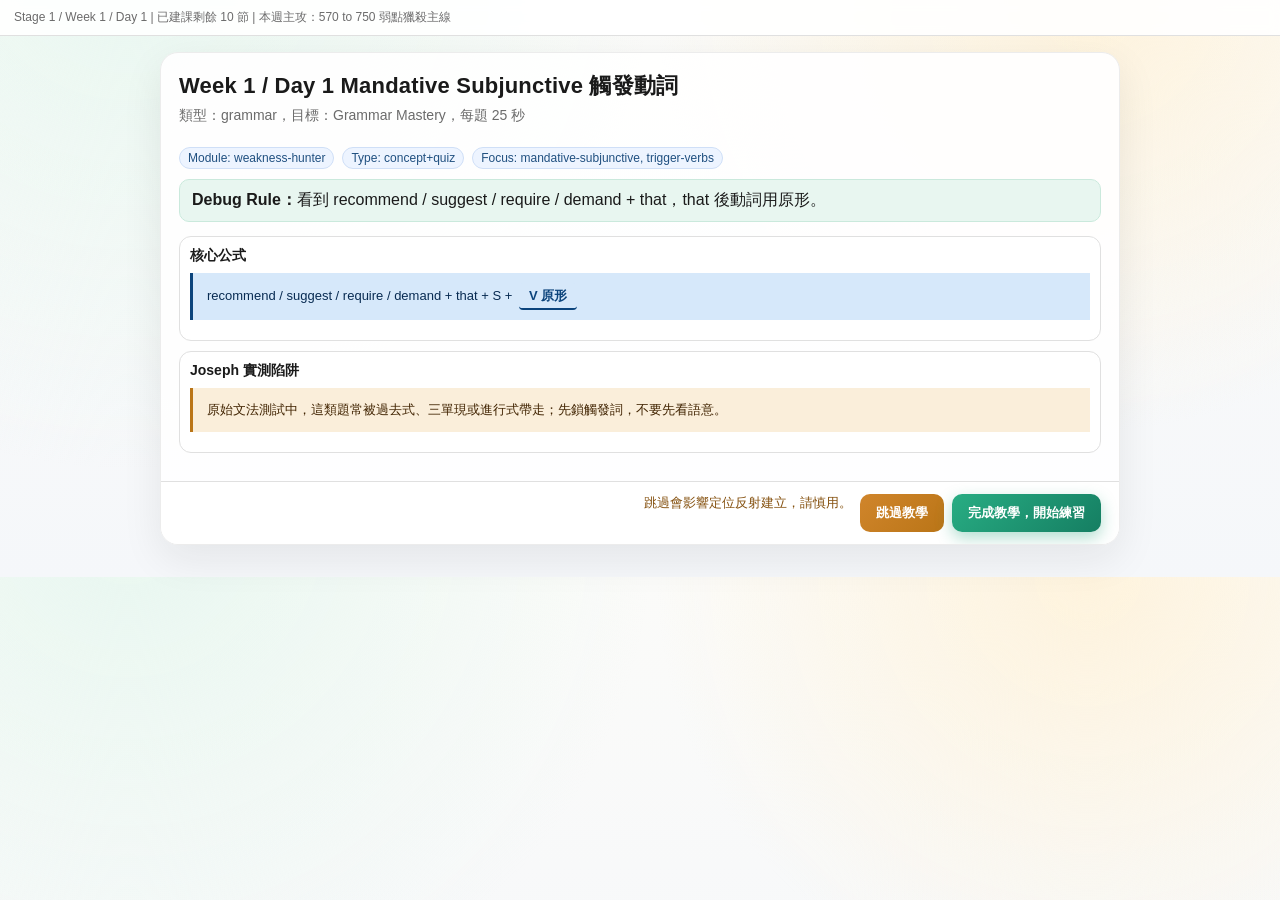
==== lesson.html @ a5309c81 "Implement TOEIC learning app recalibration" ====
<!doctype html>
<html lang="zh-Hant">
<head>
  <meta charset="utf-8">
  <meta name="viewport" content="width=device-width, initial-scale=1">
  <title>Lesson</title>
  <link rel="stylesheet" href="./css/base.css">
  <link rel="stylesheet" href="./css/lesson.css">
</head>
<body>
  <div id="top-strip" class="top-strip">載入中...</div>
  <main class="app-shell">
    <header class="page-head">
      <h1 id="lesson-title" class="page-title">教學節次</h1>
      <p id="lesson-sub" class="page-subtitle"></p>
    </header>

    <section class="section">
      <div id="lesson-meta" class="lesson-meta"></div>
      <div id="debug-rule" class="debug-rule"></div>
      <div id="concept-list"></div>
    </section>

    <div class="lesson-actions">
      <p class="skip-warning">跳過會影響定位反射建立，請慎用。</p>
      <button id="skip-btn" class="button warning">跳過教學</button>
      <button id="start-btn" class="button primary">完成教學，開始練習</button>
    </div>
  </main>

  <script src="./js/storage.js"></script>
  <script src="./js/app.js"></script>
  <script>
    function toneClass(card) {
      if (card.tone === 'warn') return 'warn';
      if (card.tone === 'error') return 'error';
      if (card.tone === 'neutral') return 'neutral';
      if (['noun','verb','adj','adv'].includes(card.tone)) return card.tone;
      return 'noun';
    }

    async function init() {
      window.AppCore.registerSW();
      const lessonId = window.AppCore.query('lesson') || 'wh-w1-d1';
      const { index, lesson } = await window.AppCore.loadLessonById(lessonId);
      const progress = window.StorageAPI.loadProgress();
      window.AppCore.renderTopStrip(progress, index, lesson);

      document.getElementById('lesson-title').textContent = `Week ${lesson.week || 1} / Day ${lesson.day} ${lesson.title}`;
      document.getElementById('lesson-sub').textContent = `類型：${lesson.lesson_type}，目標：${window.AppCore.COMPONENT_LABELS[lesson.target_component] || lesson.target_component}，每題 ${lesson.time_limit_seconds} 秒`;
      document.getElementById('lesson-meta').innerHTML = `
        <span class="badge">Module: ${lesson.module_id}</span>
        <span class="badge">Type: ${lesson.type || 'concept+quiz'}</span>
        <span class="badge">Focus: ${(lesson.focus_tags || []).join(', ')}</span>
      `;
      document.getElementById('debug-rule').innerHTML = `<strong>Debug Rule：</strong>${lesson.concept.debug_rule}`;

      document.getElementById('concept-list').innerHTML = lesson.concept.cards.map((card) => `
        <article class="concept-card">
          <h4>${card.title}</h4>
          <div class="formula-box ${toneClass(card)}">${card.html}</div>
        </article>
      `).join('');

      document.getElementById('start-btn').addEventListener('click', () => {
        location.href = `./quiz.html?lesson=${lesson.lesson_id}`;
      });

      document.getElementById('skip-btn').addEventListener('click', () => {
        const ok = confirm('確定跳過教學嗎？你可能在測驗中失去定位速度。');
        if (!ok) return;
        const sure = confirm('再次確認：仍要直接開始作答？');
        if (!sure) return;
        location.href = `./quiz.html?lesson=${lesson.lesson_id}`;
      });
    }

    init();
  </script>
</body>
</html>
---- css/base.css ----
:root {
  --pos-noun-bg: #D6F0E0;
  --pos-noun-text: #0A6640;
  --pos-noun-border: #0A6640;

  --pos-verb-bg: #D6E8FA;
  --pos-verb-text: #0C447C;
  --pos-verb-border: #0C447C;

  --pos-adj-bg: #EDE0F7;
  --pos-adj-text: #6B2D8B;
  --pos-adj-border: #6B2D8B;

  --pos-adv-bg: #F5E6D0;
  --pos-adv-text: #8B4000;
  --pos-adv-border: #8B4000;

  --pos-error-bg: #FCEBEB;
  --pos-error-text: #A32D2D;
  --pos-error-border: #A32D2D;

  --signal-noun: var(--pos-noun-bg);
  --signal-verb: var(--pos-verb-bg);
  --signal-adj: var(--pos-adj-bg);
  --signal-adv: var(--pos-adv-bg);

  --result-correct-bg: #D6F0E0;
  --result-correct: #0A6640;
  --result-wrong-bg: #FCEBEB;
  --result-wrong: #A32D2D;
  --result-timeout-bg: #FAEEDA;
  --result-timeout: #633806;

  --bg-primary: #FFFFFF;
  --bg-secondary: #F5F5F5;
  --bg-surface: #FDFCF8;
  --text-primary: #1A1A1A;
  --text-secondary: #6B6B6B;
  --text-tertiary: #9B9B9B;
  --border: #E0E0E0;
  --border-light: #F0F0F0;
  --accent: #1D9E75;
  --accent-light: #E1F5EE;
  --danger: #C73636;
  --warn: #BA7517;
}

* {
  box-sizing: border-box;
}

body {
  margin: 0;
  color: var(--text-primary);
  background:
    radial-gradient(circle at 10% -10%, #e8f7f0 0%, transparent 40%),
    radial-gradient(circle at 85% 0%, #fef3dd 0%, transparent 35%),
    linear-gradient(180deg, #fbfbf9 0%, #f5f7fa 100%);
  font-family: "Noto Sans TC", "PingFang TC", "Microsoft JhengHei", sans-serif;
}

.top-strip {
  font-size: 12px;
  color: var(--text-secondary);
  border-bottom: 1px solid var(--border);
  padding: 9px 14px;
  background: rgba(255, 255, 255, 0.9);
  backdrop-filter: blur(6px);
}

.app-shell {
  width: min(960px, calc(100% - 24px));
  margin: 16px auto 32px;
  background: rgba(255, 255, 255, 0.92);
  border: 1px solid #ececec;
  border-radius: 18px;
  box-shadow: 0 14px 40px rgba(26, 26, 26, 0.08);
  overflow: hidden;
}

.page-head {
  padding: 18px 18px 8px;
}

.page-title {
  margin: 0;
  font-size: 22px;
  letter-spacing: 0.2px;
}

.page-subtitle {
  margin: 6px 0 0;
  color: var(--text-secondary);
  font-size: 14px;
}

.section {
  padding: 14px 18px 18px;
}

.button {
  border: none;
  border-radius: 10px;
  padding: 10px 16px;
  font-weight: 700;
  cursor: pointer;
  transition: transform 0.12s ease, opacity 0.12s ease, box-shadow 0.12s ease;
}

.button:disabled {
  opacity: 0.45;
  cursor: not-allowed;
}

.button:hover:not(:disabled) {
  transform: translateY(-1px);
}

.button.primary {
  color: #fff;
  background: linear-gradient(135deg, #28ad83 0%, #157e62 100%);
  box-shadow: 0 6px 16px rgba(29, 158, 117, 0.34);
}

.button.secondary {
  color: var(--text-primary);
  background: #f3f5f7;
  border: 1px solid var(--border);
}

.button.warning {
  color: #fff;
  background: linear-gradient(135deg, #d0852b 0%, #ba7517 100%);
}

.grid-2 {
  display: grid;
  grid-template-columns: repeat(2, minmax(0, 1fr));
  gap: 12px;
}

.card {
  border: 1px solid var(--border);
  border-radius: 14px;
  padding: 12px;
  background: #fff;
}

.score-hero {
  display: grid;
  grid-template-columns: minmax(180px, 1fr) 2fr;
  gap: 14px;
  align-items: stretch;
}

.score-hero p {
  margin: 6px 0 0;
  color: var(--text-secondary);
  font-size: 13px;
}

.score-grid {
  display: grid;
  grid-template-columns: repeat(4, minmax(0, 1fr));
  gap: 8px;
}

.score-grid div {
  border: 1px solid var(--border-light);
  border-radius: 10px;
  padding: 10px;
  background: #f8faf9;
}

.score-grid span,
.score-grid small {
  display: block;
  color: var(--text-secondary);
  font-size: 11px;
}

.score-grid strong {
  display: block;
  margin: 4px 0;
  font-size: 22px;
}

.weekly-plan {
  display: grid;
  grid-template-columns: repeat(3, minmax(0, 1fr));
  gap: 10px;
}

.plan-card,
.lesson-card {
  border: 1px solid var(--border);
  border-radius: 12px;
  padding: 12px;
  background: #fff;
}

.plan-card h3,
.lesson-card h3 {
  margin: 5px 0 6px;
  font-size: 15px;
}

.plan-card p,
.lesson-card p {
  margin: 0 0 8px;
  color: var(--text-secondary);
  font-size: 13px;
  line-height: 1.5;
}

.plan-kicker {
  color: #1b755d;
  font-size: 11px;
  font-weight: 800;
  text-transform: uppercase;
}

.tag-row {
  display: flex;
  flex-wrap: wrap;
  gap: 5px;
}

.tag-row span {
  border: 1px solid #d7e7df;
  border-radius: 999px;
  padding: 2px 7px;
  color: #285e4f;
  background: #f2faf6;
  font-size: 11px;
}

.compact-list {
  margin: 0;
  padding-left: 18px;
  line-height: 1.7;
}

.module-row {
  border-bottom: 1px solid var(--border-light);
  padding: 10px 0;
}

.module-row:first-child {
  padding-top: 0;
}

.module-row:last-child {
  border-bottom: none;
  padding-bottom: 0;
}

.module-row p {
  margin: 5px 0;
  color: var(--text-secondary);
  font-size: 13px;
}

.pos-pill {
  display: inline-block;
  font-size: 11px;
  padding: 2px 9px;
  border-radius: 20px;
  font-weight: 600;
  border: 0.5px solid;
}

.pos-pill.noun { background: var(--pos-noun-bg); color: var(--pos-noun-text); border-color: var(--pos-noun-border); }
.pos-pill.verb { background: var(--pos-verb-bg); color: var(--pos-verb-text); border-color: var(--pos-verb-border); }
.pos-pill.adj  { background: var(--pos-adj-bg);  color: var(--pos-adj-text);  border-color: var(--pos-adj-border); }
.pos-pill.adv  { background: var(--pos-adv-bg);  color: var(--pos-adv-text);  border-color: var(--pos-adv-border); }
.pos-pill.error{ background: var(--pos-error-bg); color: var(--pos-error-text); border-color: var(--pos-error-border); }

.blank-word {
  display: inline-block;
  padding: 1px 10px;
  border-radius: 4px;
  margin: 0 3px;
  font-weight: 700;
  border-bottom-width: 2px;
  border-bottom-style: solid;
}

.blank-word.noun { background: var(--pos-noun-bg); color: var(--pos-noun-text); border-bottom-color: var(--pos-noun-border); }
.blank-word.verb { background: var(--pos-verb-bg); color: var(--pos-verb-text); border-bottom-color: var(--pos-verb-border); }
.blank-word.adj  { background: var(--pos-adj-bg); color: var(--pos-adj-text); border-bottom-color: var(--pos-adj-border); }
.blank-word.adv  { background: var(--pos-adv-bg); color: var(--pos-adv-text); border-bottom-color: var(--pos-adv-border); }
.blank-word.error { background: var(--pos-error-bg); color: var(--pos-error-text); border-bottom-color: var(--pos-error-border); text-decoration: line-through; }

.signal-tag {
  display: inline-block;
  font-size: 11px;
  padding: 1px 7px;
  border-radius: 20px;
  font-weight: 700;
  border-width: 1.5px;
  border-style: solid;
  margin: 0 2px;
  vertical-align: middle;
}

.signal-tag.noun { background: var(--signal-noun); border-color: var(--pos-noun-border); color: var(--pos-noun-text); }
.signal-tag.verb { background: var(--signal-verb); border-color: var(--pos-verb-border); color: var(--pos-verb-text); }
.signal-tag.adj { background: var(--signal-adj); border-color: var(--pos-adj-border); color: var(--pos-adj-text); }
.signal-tag.adv { background: var(--signal-adv); border-color: var(--pos-adv-border); color: var(--pos-adv-text); }

.formula-box {
  padding: 10px 14px;
  font-size: 13px;
  line-height: 1.8;
  border-left: 3px solid;
  margin-bottom: 10px;
}

.formula-box.noun { background: var(--pos-noun-bg); border-color: var(--pos-noun-border); color: #0A3320; }
.formula-box.verb { background: var(--pos-verb-bg); border-color: var(--pos-verb-border); color: #082B52; }
.formula-box.adj { background: var(--pos-adj-bg); border-color: var(--pos-adj-border); color: #3B0F5B; }
.formula-box.adv { background: var(--pos-adv-bg); border-color: var(--pos-adv-border); color: #3D1A00; }
.formula-box.warn { background: #FAEEDA; border-color: #BA7517; color: #412402; }
.formula-box.error { background: var(--pos-error-bg); border-color: var(--pos-error-border); color: #791F1F; }
.formula-box.neutral { background: #f2f5f7; border-color: #64748b; color: #263241; }

@media (max-width: 720px) {
  .grid-2 {
    grid-template-columns: 1fr;
  }

  .score-hero,
  .weekly-plan {
    grid-template-columns: 1fr;
  }

  .score-grid {
    grid-template-columns: 1fr 1fr;
  }

  .app-shell {
    width: calc(100% - 10px);
    margin: 8px auto 14px;
    border-radius: 12px;
  }
}
---- css/lesson.css ----
.lesson-meta {
  display: flex;
  gap: 8px;
  align-items: center;
  flex-wrap: wrap;
  margin-bottom: 10px;
}

.lesson-meta .badge {
  font-size: 12px;
  background: #edf4ff;
  border: 1px solid #cfdff7;
  color: #205080;
  border-radius: 999px;
  padding: 3px 8px;
}

.debug-rule {
  background: #e8f6f0;
  border: 1px solid #cae9dc;
  border-radius: 10px;
  padding: 10px 12px;
  margin-bottom: 14px;
}

.concept-card {
  border: 1px solid var(--border);
  border-radius: 12px;
  padding: 10px;
  background: #fff;
  margin-bottom: 10px;
}

.concept-card h4 {
  margin: 0 0 8px;
  font-size: 14px;
}

.lesson-actions {
  position: sticky;
  bottom: 0;
  background: rgba(255, 255, 255, 0.95);
  padding: 12px 18px;
  border-top: 1px solid var(--border);
  display: flex;
  justify-content: flex-end;
  gap: 8px;
}

.skip-warning {
  margin: 0;
  font-size: 13px;
  color: #85510f;
}
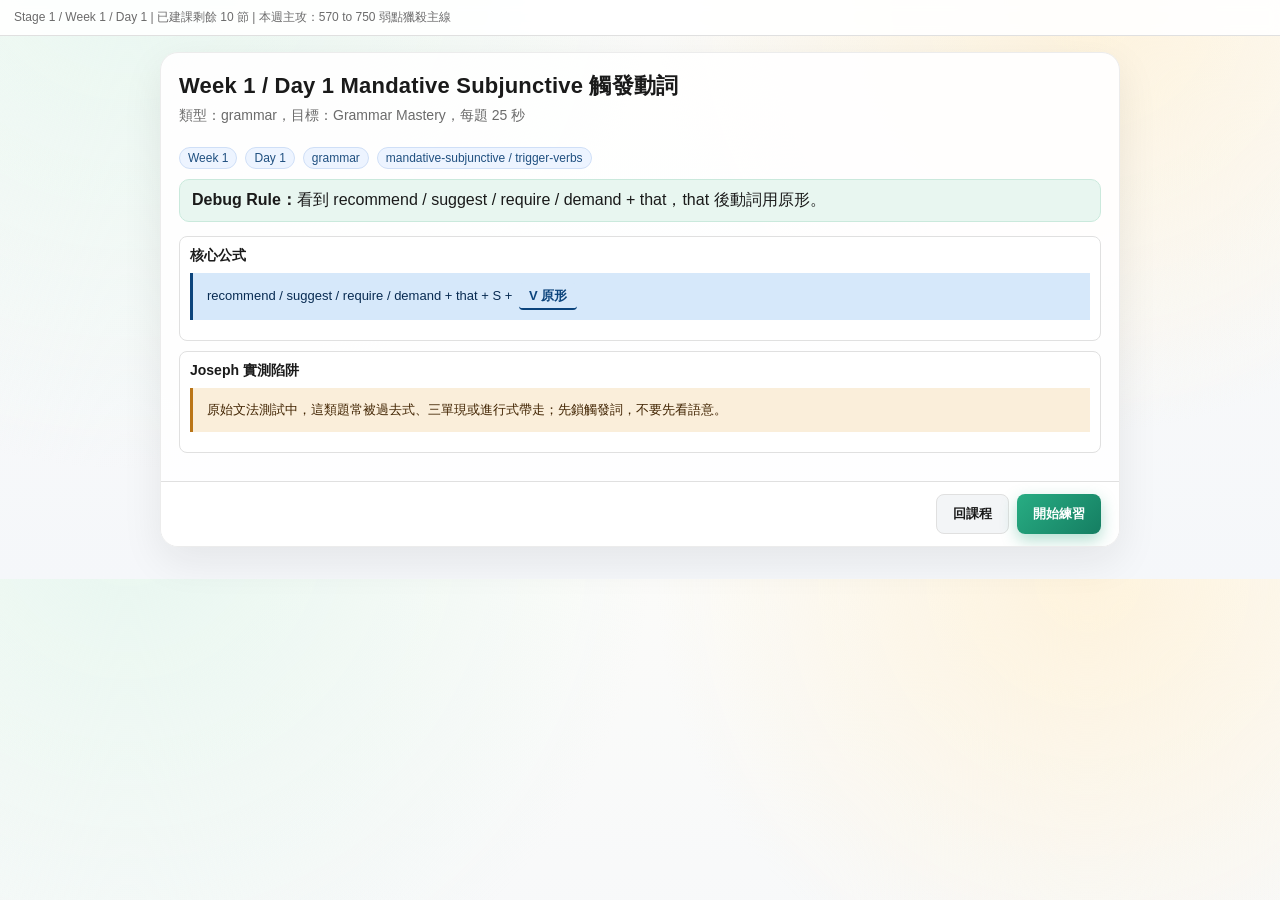
==== commit fbd92362: "Improve learning app UX flow" ====
--- a/lesson.html
+++ b/lesson.html
@@ -22,9 +22,8 @@
     </section>
 
     <div class="lesson-actions">
-      <p class="skip-warning">跳過會影響定位反射建立，請慎用。</p>
-      <button id="skip-btn" class="button warning">跳過教學</button>
-      <button id="start-btn" class="button primary">完成教學，開始練習</button>
+      <button id="back-btn" class="button secondary">回課程</button>
+      <button id="start-btn" class="button primary">開始練習</button>
     </div>
   </main>
 
@@ -49,9 +48,10 @@
       document.getElementById('lesson-title').textContent = `Week ${lesson.week || 1} / Day ${lesson.day} ${lesson.title}`;
       document.getElementById('lesson-sub').textContent = `類型：${lesson.lesson_type}，目標：${window.AppCore.COMPONENT_LABELS[lesson.target_component] || lesson.target_component}，每題 ${lesson.time_limit_seconds} 秒`;
       document.getElementById('lesson-meta').innerHTML = `
-        <span class="badge">Module: ${lesson.module_id}</span>
-        <span class="badge">Type: ${lesson.type || 'concept+quiz'}</span>
-        <span class="badge">Focus: ${(lesson.focus_tags || []).join(', ')}</span>
+        <span class="badge">Week ${lesson.week || 1}</span>
+        <span class="badge">Day ${lesson.day}</span>
+        <span class="badge">${lesson.lesson_type}</span>
+        <span class="badge">${(lesson.focus_tags || []).slice(0, 2).join(' / ')}</span>
       `;
       document.getElementById('debug-rule').innerHTML = `<strong>Debug Rule：</strong>${lesson.concept.debug_rule}`;
 
@@ -66,12 +66,8 @@
         location.href = `./quiz.html?lesson=${lesson.lesson_id}`;
       });
 
-      document.getElementById('skip-btn').addEventListener('click', () => {
-        const ok = confirm('確定跳過教學嗎？你可能在測驗中失去定位速度。');
-        if (!ok) return;
-        const sure = confirm('再次確認：仍要直接開始作答？');
-        if (!sure) return;
-        location.href = `./quiz.html?lesson=${lesson.lesson_id}`;
+      document.getElementById('back-btn').addEventListener('click', () => {
+        location.href = './index.html';
       });
     }
 
--- a/css/base.css
+++ b/css/base.css
@@ -100,10 +100,11 @@
 
 .button {
   border: none;
-  border-radius: 10px;
+  border-radius: 8px;
   padding: 10px 16px;
   font-weight: 700;
   cursor: pointer;
+  min-height: 40px;
   transition: transform 0.12s ease, opacity 0.12s ease, box-shadow 0.12s ease;
 }
 
@@ -133,6 +134,12 @@
   background: linear-gradient(135deg, #d0852b 0%, #ba7517 100%);
 }
 
+.page-actions {
+  display: flex;
+  justify-content: flex-end;
+  gap: 8px;
+}
+
 .grid-2 {
   display: grid;
   grid-template-columns: repeat(2, minmax(0, 1fr));
@@ -141,9 +148,31 @@
 
 .card {
   border: 1px solid var(--border);
-  border-radius: 14px;
+  border-radius: 8px;
   padding: 12px;
   background: #fff;
+}
+
+.focus-card {
+  display: flex;
+  align-items: center;
+  justify-content: space-between;
+  gap: 12px;
+  border: 1px solid #b8ded0;
+  border-radius: 8px;
+  padding: 14px;
+  background: #f1fbf6;
+}
+
+.focus-card h2 {
+  margin: 4px 0 6px;
+  font-size: 18px;
+}
+
+.focus-card p {
+  margin: 0;
+  color: var(--text-secondary);
+  font-size: 13px;
 }
 
 .score-hero {
@@ -194,9 +223,27 @@
 .plan-card,
 .lesson-card {
   border: 1px solid var(--border);
-  border-radius: 12px;
+  border-radius: 8px;
   padding: 12px;
   background: #fff;
+}
+
+.lesson-card {
+  display: flex;
+  min-height: 178px;
+  flex-direction: column;
+}
+
+.lesson-card .button {
+  margin-top: auto;
+  width: 100%;
+}
+
+.lesson-topline {
+  display: flex;
+  align-items: center;
+  justify-content: space-between;
+  gap: 8px;
 }
 
 .plan-card h3,
@@ -233,6 +280,26 @@
   color: #285e4f;
   background: #f2faf6;
   font-size: 11px;
+}
+
+.status-pill {
+  border-radius: 999px;
+  padding: 2px 8px;
+  font-size: 11px;
+  font-weight: 800;
+  white-space: nowrap;
+}
+
+.status-pill.todo {
+  color: #7a4a07;
+  background: #fff3d8;
+  border: 1px solid #f0d18a;
+}
+
+.status-pill.done {
+  color: #14664d;
+  background: #e5f7ef;
+  border: 1px solid #b9e4d2;
 }
 
 .compact-list {
@@ -331,8 +398,18 @@
   }
 
   .score-hero,
-  .weekly-plan {
+  .weekly-plan,
+  .focus-card {
     grid-template-columns: 1fr;
+  }
+
+  .focus-card {
+    align-items: stretch;
+    flex-direction: column;
+  }
+
+  .focus-card .button {
+    width: 100%;
   }
 
   .score-grid {
--- a/css/lesson.css
+++ b/css/lesson.css
@@ -25,7 +25,7 @@
 
 .concept-card {
   border: 1px solid var(--border);
-  border-radius: 12px;
+  border-radius: 8px;
   padding: 10px;
   background: #fff;
   margin-bottom: 10px;
@@ -47,8 +47,12 @@
   gap: 8px;
 }
 
-.skip-warning {
-  margin: 0;
-  font-size: 13px;
-  color: #85510f;
+@media (max-width: 720px) {
+  .lesson-actions {
+    flex-direction: column-reverse;
+  }
+
+  .lesson-actions .button {
+    width: 100%;
+  }
 }
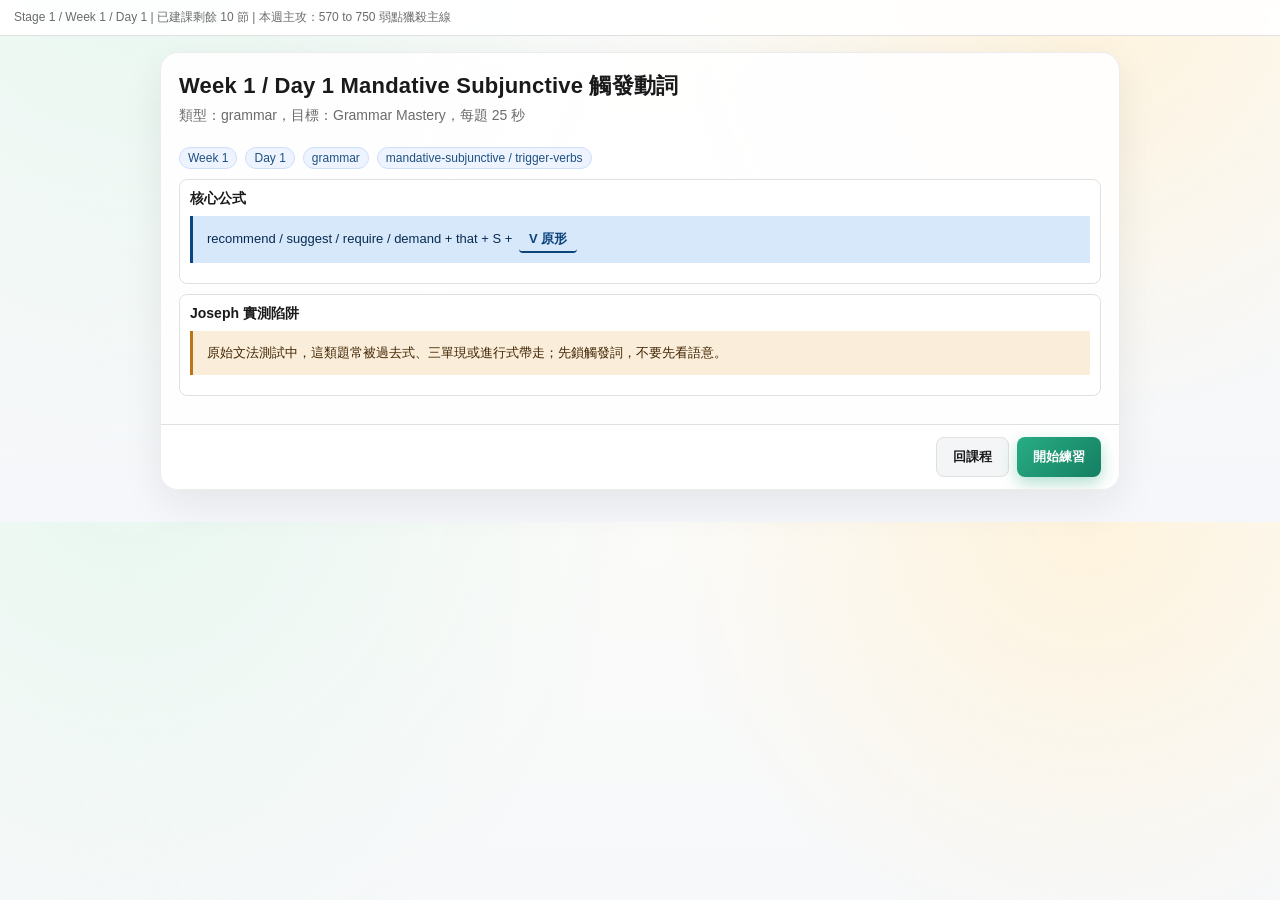
==== commit 1c127e5d: "Simplify UI, add progress tracking, and seed current learning state - Rebuild index.html: 10 section" ====
--- a/lesson.html
+++ b/lesson.html
@@ -17,17 +17,17 @@
 
     <section class="section">
       <div id="lesson-meta" class="lesson-meta"></div>
-      <div id="debug-rule" class="debug-rule"></div>
       <div id="concept-list"></div>
     </section>
 
     <div class="lesson-actions">
-      <button id="back-btn" class="button secondary">回課程</button>
-      <button id="start-btn" class="button primary">開始練習</button>
+      <button id="back-btn" class="button secondary" type="button">回課程</button>
+      <button id="start-btn" class="button primary" type="button">開始練習</button>
     </div>
   </main>
 
   <script src="./js/storage.js"></script>
+  <script src="./js/learning-log.js"></script>
   <script src="./js/app.js"></script>
   <script>
     function toneClass(card) {
@@ -42,8 +42,21 @@
       window.AppCore.registerSW();
       const lessonId = window.AppCore.query('lesson') || 'wh-w1-d1';
       const { index, lesson } = await window.AppCore.loadLessonById(lessonId);
+      const lessonSessionId = window.LearningLog?.createId ? window.LearningLog.createId('ses') : `ses_${Date.now()}`;
       const progress = window.StorageAPI.loadProgress();
       window.AppCore.renderTopStrip(progress, index, lesson);
+
+      function writeLessonEvent(event) {
+        if (!window.LearningLog?.writeEvent) return Promise.resolve();
+        return window.LearningLog.writeEvent({
+          session_id: lessonSessionId,
+          lesson_id: lesson.lesson_id,
+          target_component: lesson.target_component,
+          ...event
+        }).catch((err) => {
+          console.warn('課程學習事件寫入失敗，流程會繼續。', err);
+        });
+      }
 
       document.getElementById('lesson-title').textContent = `Week ${lesson.week || 1} / Day ${lesson.day} ${lesson.title}`;
       document.getElementById('lesson-sub').textContent = `類型：${lesson.lesson_type}，目標：${window.AppCore.COMPONENT_LABELS[lesson.target_component] || lesson.target_component}，每題 ${lesson.time_limit_seconds} 秒`;
@@ -53,8 +66,6 @@
         <span class="badge">${lesson.lesson_type}</span>
         <span class="badge">${(lesson.focus_tags || []).slice(0, 2).join(' / ')}</span>
       `;
-      document.getElementById('debug-rule').innerHTML = `<strong>Debug Rule：</strong>${lesson.concept.debug_rule}`;
-
       document.getElementById('concept-list').innerHTML = lesson.concept.cards.map((card) => `
         <article class="concept-card">
           <h4>${card.title}</h4>
@@ -62,7 +73,23 @@
         </article>
       `).join('');
 
-      document.getElementById('start-btn').addEventListener('click', () => {
+      writeLessonEvent({
+        event_type: 'lesson_enter',
+        zh_message: `你進入 ${lesson.lesson_id} 課程：${lesson.title}。`,
+        metadata: {
+          week: lesson.week,
+          day: lesson.day,
+          lesson_type: lesson.lesson_type,
+          focus_tags: lesson.focus_tags || []
+        }
+      });
+
+      document.getElementById('start-btn').addEventListener('click', async () => {
+        await writeLessonEvent({
+          event_type: 'start_practice',
+          zh_message: `你從 ${lesson.lesson_id} 按下開始練習。`,
+          metadata: { next_url: `./quiz.html?lesson=${lesson.lesson_id}` }
+        });
         location.href = `./quiz.html?lesson=${lesson.lesson_id}`;
       });
 
--- a/css/base.css
+++ b/css/base.css
@@ -392,6 +392,162 @@
 .formula-box.error { background: var(--pos-error-bg); border-color: var(--pos-error-border); color: #791F1F; }
 .formula-box.neutral { background: #f2f5f7; border-color: #64748b; color: #263241; }
 
+.muted-note {
+  margin: 0;
+  color: var(--text-secondary);
+  font-size: 13px;
+}
+
+/* Score grid variants */
+.score-grid-2 {
+  display: grid;
+  grid-template-columns: repeat(2, minmax(0, 1fr));
+  gap: 8px;
+}
+
+.score-grid-3 {
+  display: grid;
+  grid-template-columns: repeat(3, minmax(0, 1fr));
+  gap: 8px;
+}
+
+.score-grid-2 div,
+.score-grid-3 div {
+  border: 1px solid var(--border-light);
+  border-radius: 10px;
+  padding: 10px;
+  background: #f8faf9;
+}
+
+.score-grid-2 span,
+.score-grid-2 small,
+.score-grid-3 span,
+.score-grid-3 small {
+  display: block;
+  color: var(--text-secondary);
+  font-size: 11px;
+}
+
+.score-grid-2 strong,
+.score-grid-3 strong {
+  display: block;
+  margin: 4px 0;
+  font-size: 22px;
+}
+
+/* Small button variant */
+.button.small {
+  padding: 6px 12px;
+  min-height: 32px;
+  font-size: 13px;
+  display: inline-flex;
+  align-items: center;
+  justify-content: center;
+  text-decoration: none;
+  flex-shrink: 0;
+}
+
+/* Week tabs */
+.week-tabs {
+  display: flex;
+  gap: 6px;
+  overflow-x: auto;
+  padding-bottom: 4px;
+}
+
+.week-tab {
+  border: 1px solid var(--border);
+  border-radius: 999px;
+  padding: 6px 14px;
+  font-size: 13px;
+  font-weight: 700;
+  background: #f3f5f7;
+  color: var(--text-secondary);
+  white-space: nowrap;
+  cursor: pointer;
+  transition: all 0.12s;
+}
+
+.week-tab.active {
+  background: var(--accent);
+  color: #fff;
+  border-color: var(--accent);
+}
+
+.week-panel-card {
+  margin-top: 10px;
+}
+
+/* Week panel content */
+.week-panel-header {
+  display: flex;
+  align-items: baseline;
+  gap: 10px;
+  margin-bottom: 12px;
+  font-size: 14px;
+}
+
+.week-progress {
+  margin-left: auto;
+  font-size: 12px;
+  color: var(--text-secondary);
+}
+
+/* Lesson rows */
+.lesson-rows {
+  display: flex;
+  flex-direction: column;
+}
+
+.lesson-row {
+  display: flex;
+  align-items: center;
+  gap: 12px;
+  padding: 10px 0;
+  border-bottom: 1px solid var(--border-light);
+}
+
+.lesson-row:last-child {
+  border-bottom: none;
+  padding-bottom: 0;
+}
+
+.lesson-row-dot {
+  width: 12px;
+  height: 12px;
+  border-radius: 50%;
+  flex-shrink: 0;
+}
+
+.dot-pending  { background: #cbd5e1; }
+.dot-done     { background: #f59e0b; }
+.dot-mastered { background: #22c55e; }
+
+.lesson-row-info {
+  flex: 1;
+  min-width: 0;
+}
+
+.lesson-row-title {
+  font-size: 14px;
+  font-weight: 600;
+  color: var(--text-primary);
+  overflow: hidden;
+  text-overflow: ellipsis;
+  white-space: nowrap;
+}
+
+.lesson-row-meta {
+  font-size: 12px;
+  color: var(--text-secondary);
+  margin-top: 2px;
+}
+
+/* Weakness label in recent stats */
+.stat-label-sm {
+  font-size: 15px;
+}
+
 @media (max-width: 720px) {
   .grid-2 {
     grid-template-columns: 1fr;
